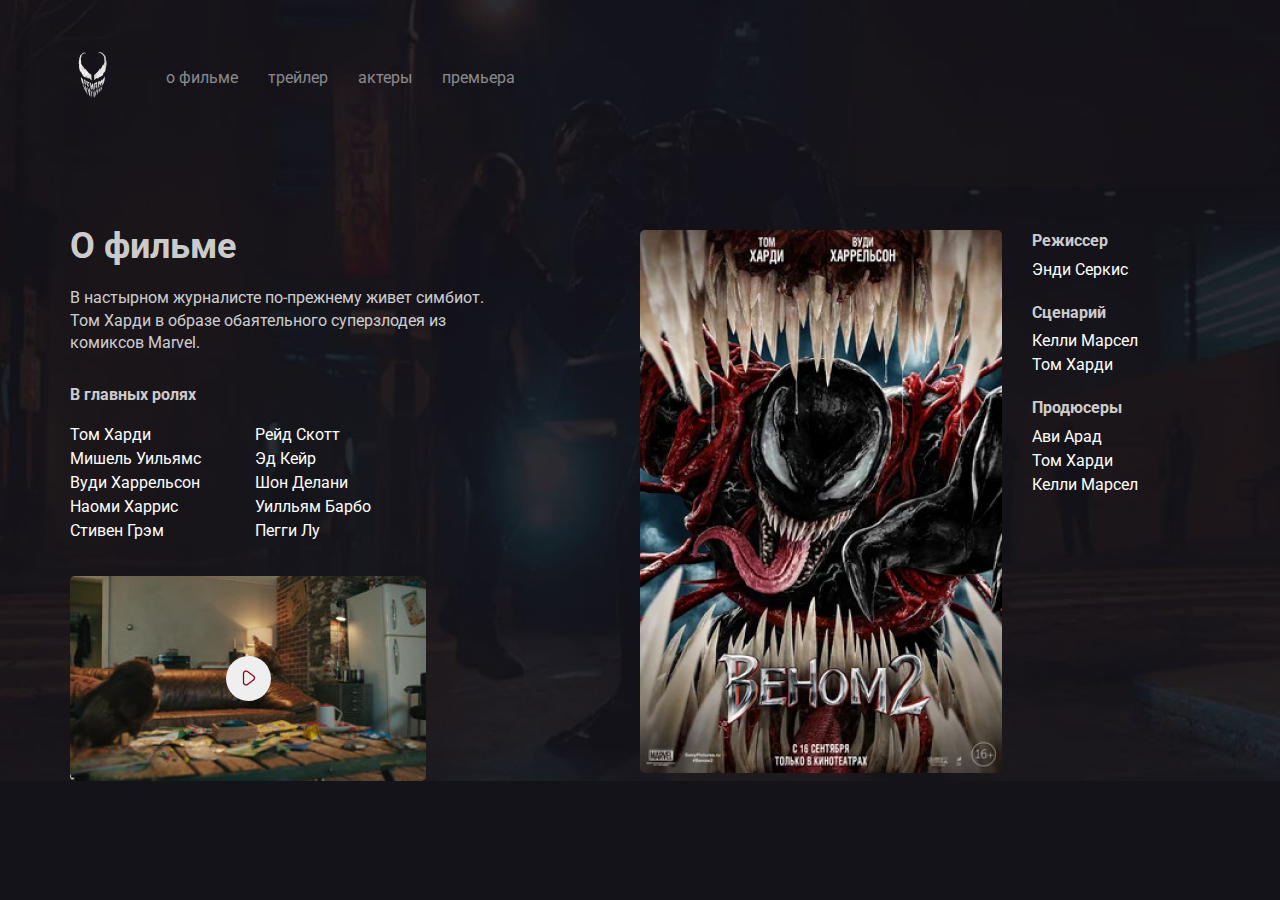
==== about.html @ 8d33b5cb "day 3" ====
<!DOCTYPE html>
<html lang="ru">

<head>
    <meta charset="UTF-8">
    <meta http-equiv="X-UA-Compatible" content="IE=edge">
    <meta name="viewport" content="width=device-width, initial-scale=1.0">
    <link rel="preconnect" href="https://fonts.gstatic.com">
    <link href="https://fonts.googleapis.com/css2?family=Roboto:wght@400;700&display=swap" rel="stylesheet">
    <link rel="stylesheet" href="css/normalize.css">
    <link rel="stylesheet" href="css/style.css">
    <title>о фильме - Venom 2</title>
</head>

<body class="primary-bg">

    <div class="container">
        <header class="header">

            <a href="./" class="logo-link">
                <img width="46" height="71" src="img/logo.png" alt="logo: Venom" class="logo-image">
            </a>

            <nav class="nav">
                <ul class="nav-menu">
                    <li class="nav-menu-item">
                        <a href="about.html" class="nav-menu-link">о фильме</a>
                    </li>
                    <li class="nav-menu-item">
                        <a href="trailer.html" class="nav-menu-link">трейлер</a>
                    </li>
                    <li class="nav-menu-item">
                        <a href="actors.html" class="nav-menu-link">актеры</a>
                    </li>
                    <li class="nav-menu-item">
                        <a href="premier.html" class="nav-menu-link">премьера</a>
                    </li>
                </ul>
            </nav>

        </header>

        <div class="content">
            <div class="col">
                <h2 class="content-title">О фильме</h2>
                <p class="content-text">В настырном журналисте по-прежнему живет симбиот. Том Харди в образе
                    обаятельного суперзлодея из комиксов Marvel.</p>
                <h3 class="content-subtitle">В главных ролях</h3>
                <ul class="list column-2">
                    <li class="list-item">Том Харди</li>
                    <li class="list-item">Мишель Уильямс</li>
                    <li class="list-item">Вуди Харрельсон</li>
                    <li class="list-item">Наоми Харрис</li>
                    <li class="list-item">Стивен Грэм</li>
                    <li class="list-item">Рейд Скотт</li>
                    <li class="list-item">Эд Кейр</li>
                    <li class="list-item">Шон Делани</li>
                    <li class="list-item">Уилльям Барбо</li>
                    <li class="list-item">Пегги Лу</li>
                </ul>

                <div class="trailer">
                    <button class="play">
                        <img src="img/play.svg" alt="button: play" class="play-item">
                    </button>
                </div>
                <!-- /.trailer -->
            </div>
            <!-- /.col -->
            <div class="col">
                <div class="poster-wrapper">
                    <img src="img/poster.jpg" alt="photo: poster venom 2" class="poster">

                    <div class="creators">
                        <h3 class="content-subtitle">Режиссер</h3>
                        <ul class="list">
                            <li class="list-item">Энди Серкис</li>
                        </ul>

                        <h3 class="content-subtitle">Сценарий</h3>
                        <ul class="list">
                            <li class="list-item">Келли Марсел</li>
                            <li class="list-item">Том Харди</li>
                        </ul>

                        <h3 class="content-subtitle">Продюсеры</h3>
                        <ul class="list">
                            <li class="list-item">Ави Арад</li>
                            <li class="list-item">Том Харди</li>
                            <li class="list-item">Келли Марсел</li>
                        </ul>
                    </div>
                    <!-- /.creators -->
                </div>
            </div>
            <!-- /.col -->

        </div>

        <!-- container -->
    </div>



</body>

</html>
---- css/style.css ----
body {
  background-color: #14131a;
  color: #fff;
  font-family: "Roboto", sans-serif;
  
}

.container {
  max-width: 1140px;
  margin: auto;
  height: 100%;
}
.logo-link {
  display: inline-block;
  margin-right: 50px;
}

.header {
  display: flex;
  align-items: center;
  padding-top: 40px;
  margin-bottom: 80px;
}

.nav-menu {
  margin: 0;
  padding: 0;
  list-style: none;
  display: flex;
}

.nav-menu-item {
  margin-right: 30px;
}

.nav-menu-link {
  text-decoration: none;
  color: rgba(255, 255, 255, 0.5);
}

.film-date {
  display: block;
  color: rgba(255, 255, 255, 0.8);
  font-size: 24px;
  line-height: 28px;
  margin-bottom: 38px;
}

.film-description {
  margin-top: 40px;
  max-width: 423px;
  font-size: 16px;
  line-height: 140%;
  color: rgba(255, 255, 255, 0.8);
}

.button {

  padding: 15px 30px;
  border: none;
  border-radius: 5px;
  text-decoration: none;
  cursor: pointer;
}

.button-text, .button-icon {
  display: inline-block;
  vertical-align: middle;
}

.button-text {
  font-size: 14px;
  line-height: 16px;
  margin-left: 10px;
}

.button-primary {
  color: #8D0019;
  background-color: #fff;
}

.button-link {
  color: #fff;
}

.button-group {
  margin-top: 70px;
}

.venom {
 position: absolute;
 top: 0;
 right: 0;
 width: 626px;
 height: 724px;
}

.blood {
  background: url(../img/blood.png) no-repeat top right, #14131a url(../img/background.jpg) no-repeat center center / cover;
}
.primary-bg {
  background: #14131a url(../img/background.jpg) no-repeat center center / cover;
}

.content {
  display: flex;
}

.col {
  flex-basis: 50%;
}

.content-title {

  font-style: normal;
  font-weight: bold;
  font-size: 36px;
  line-height: 42px;
  color: rgba(255, 255, 255, 0.8);
  margin-bottom: 20px;

}

.content-subtitle {

  font-weight: bold;
  font-size: 16px;
  line-height: 140%;
  color: rgba(255, 255, 255, 0.8);
  margin-bottom: 15px;
  margin-top: 0;
}

.content-text {

  font-size: 16px;
  line-height: 140%;
  color: rgba(255, 255, 255, 0.8);
  max-width: 423px;
  margin-bottom: 30px;
}

.content .list {
  list-style: none;
  padding: 0;
}

.list-item {
  line-height: 1.5;
}

.column-2 {
  -webkit-column-count: 2;
  -moz-column-count: 2;
  column-count: 2;

  -moz-column-gap: 20px;
  -webkit-column-gap: 20px;
  column-gap: 20px;
  
  max-width: 350px;
}

.content .trailer {
  width: 356px;
  height: 205px;
  background: url('../img/trailer-cover.jpg') no-repeat center / contain;
  border-radius: 5px;
  display: flex;
  align-items: center;
  justify-content: center;
  margin-top: 33px;
}

.trailer .play {
  width: 45px;
  height: 45px;
  border-radius: 50%;
  border: none;
  cursor: pointer;
  /* display: flex;
  align-items: center;
  justify-content: center; */
}

.trailer .play-item {

  transform: translate(1px, 2px);
}

.poster-wrapper {
  margin-top: 35px;
  display: flex;
  align-items: start;
}

.poster {
  width: 362px;
  border-radius: 5px;
  margin-right: 30px;
}

.poster-wrapper .content-subtitle {
  margin-bottom: 5px;
}

.poster-wrapper .list {
  margin: 0;
  margin-bottom: 20px;
}
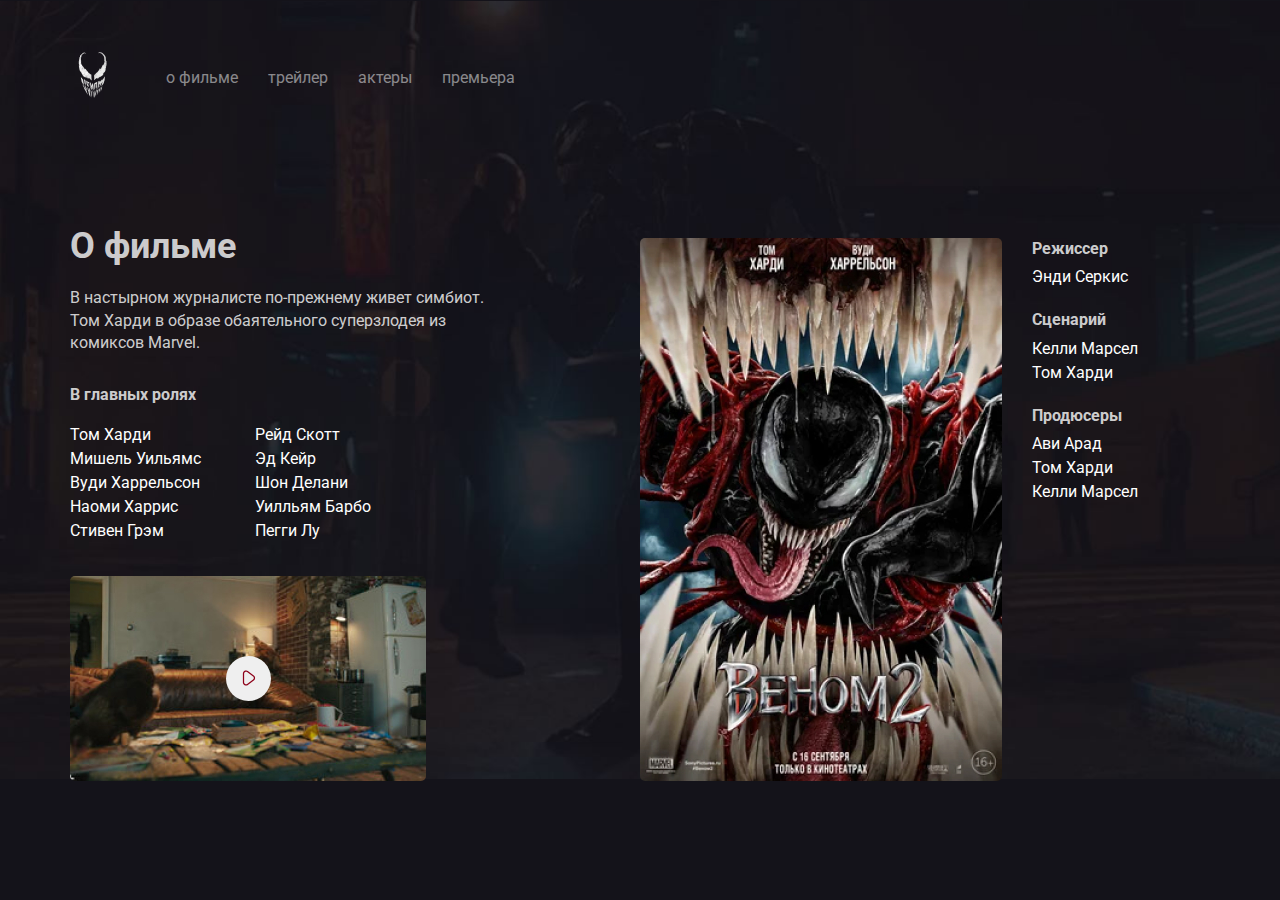
==== commit efd0c2e3: "day 4" ====
--- a/about.html
+++ b/about.html
@@ -22,6 +22,14 @@
             </a>
 
             <nav class="nav">
+                <button class="menu-button">
+                    <span class="menu-button-text">меню</span>
+                    <img src="img/menu.svg" alt="icon: burger-menu" class="menu-button-icon">
+                </button>
+                <button class="menu-close">
+                    <span class="menu-close-text">закрыть</span>
+                    <img src="img/arrow.svg" alt="icon: arrow right" class="menu-close-icon">
+                </button>
                 <ul class="nav-menu">
                     <li class="nav-menu-item">
                         <a href="about.html" class="nav-menu-link">о фильме</a>
@@ -101,7 +109,7 @@
     </div>
 
 
-
+    <script src="js/main.js"></script>
 </body>
 
 </html>--- a/css/style.css
+++ b/css/style.css
@@ -5,8 +5,13 @@
   
 }
 
+img {
+  max-width: 100%;
+}
+
 .container {
   max-width: 1140px;
+  width: 90%;
   margin: auto;
   height: 100%;
 }
@@ -20,6 +25,14 @@
   align-items: center;
   padding-top: 40px;
   margin-bottom: 80px;
+}
+
+.venom {
+ position: absolute;
+ top: 0;
+ right: 0;
+ max-width: 728px;
+ width: 45%;
 }
 
 .nav-menu {
@@ -37,17 +50,19 @@
   text-decoration: none;
   color: rgba(255, 255, 255, 0.5);
 }
-
+.film-logo {
+  width: 70%;
+}
 .film-date {
   display: block;
   color: rgba(255, 255, 255, 0.8);
   font-size: 24px;
   line-height: 28px;
-  margin-bottom: 38px;
+  margin-bottom: 2%;
 }
 
 .film-description {
-  margin-top: 40px;
+  margin-top: 3%;
   max-width: 423px;
   font-size: 16px;
   line-height: 140%;
@@ -84,30 +99,26 @@
 }
 
 .button-group {
-  margin-top: 70px;
-}
-
-.venom {
- position: absolute;
- top: 0;
- right: 0;
- width: 626px;
- height: 724px;
-}
+  margin-top: 5%;
+}
+
+
 
 .blood {
-  background: url(../img/blood.png) no-repeat top right, #14131a url(../img/background.jpg) no-repeat center center / cover;
+  background: url(../img/blood.png) no-repeat top right /50%, #14131a url(../img/background.jpg) no-repeat center center / 100%;
 }
 .primary-bg {
-  background: #14131a url(../img/background.jpg) no-repeat center center / cover;
+  background: #14131a url(../img/background.jpg) no-repeat center center / 100%;
 }
 
 .content {
   display: flex;
+  align-items: flex-end;
 }
 
 .col {
   flex-basis: 50%;
+  align-items: flex-end;
 }
 
 .content-title {
@@ -189,9 +200,9 @@
 }
 
 .poster-wrapper {
-  margin-top: 35px;
   display: flex;
   align-items: start;
+ 
 }
 
 .poster {
@@ -208,3 +219,123 @@
   margin: 0;
   margin-bottom: 20px;
 }
+.menu-button {
+  display: none;
+}
+.menu-close {
+  display: none;
+}
+@media(max-width: 1024px) {
+  .content {
+    flex-direction: column;
+    padding-bottom: 5%;
+    align-items: flex-start;
+  }
+  .col {
+    margin-bottom: 5%;
+  }
+  .header {
+    margin-bottom: 4%;
+  }
+  .film {
+    margin-top: 20%;
+  }
+}
+@media(max-width: 768px) {
+  .blood {
+    background: #14131a;
+  }
+  .venom {
+    top: 12%;
+  }
+}
+
+@media(max-width: 576px) {
+  .nav-menu {
+    opacity: 0;
+    position: fixed;
+    top: 0;
+    left: 0;
+    width: 100%;
+    height: 100%;
+    z-index: 9;
+    background-color: #fff;
+    display: flex;
+    justify-content: center;
+    align-items: center;
+    flex-direction: column;
+    transform: translateX(100%);
+    transition: transform .25s;
+  }
+  .nav-menu-item {
+    margin-bottom: 2%;
+    margin-top: 2%;
+    margin-right: 0;
+  }
+  .menu-close {
+    opacity: 0;
+    position: fixed;
+    right: 25px;
+    top: 65px;
+    display: flex;
+    align-items: center;
+    z-index: 10;
+    border: none;
+    background-color: #fff;
+    cursor: pointer;
+    transform: translateX(300%);
+    transition: transform .25s;
+    transition-delay: 0.2s;
+  }
+  .is-active {
+    opacity: 1;
+    transform: translateX(0);
+  }
+  .menu-close-text {
+    margin-right: 10px;
+  }
+  .nav-menu-link {
+    color: #14131a;
+  }
+  .nav {
+    margin-left: auto;
+  }
+  .menu-button {
+    display: flex;
+    align-items: center;
+    justify-content: center;
+    padding: 10px;
+    border: none;
+    background-color: #14131a;
+    cursor: pointer;
+    color: #fff;
+  }
+  .menu-button-text {
+    margin-right: 10px;
+  }
+  .button-group {
+    display: flex;
+    align-items: center;
+    justify-content: center;
+    flex-direction: column;
+  }
+  .film-text {
+    text-align: center;
+  }
+  .poster-wrapper {
+    flex-direction: column;
+  }
+  .poster {
+    margin-bottom: 4%;
+    margin-right: 0;
+    max-width: 350px;
+    width: 100%;
+  }
+  .content .trailer {
+    width: 100%;
+    max-width: 350px;
+  }
+  .column-2 {
+    column-count: 1;
+  }
+}